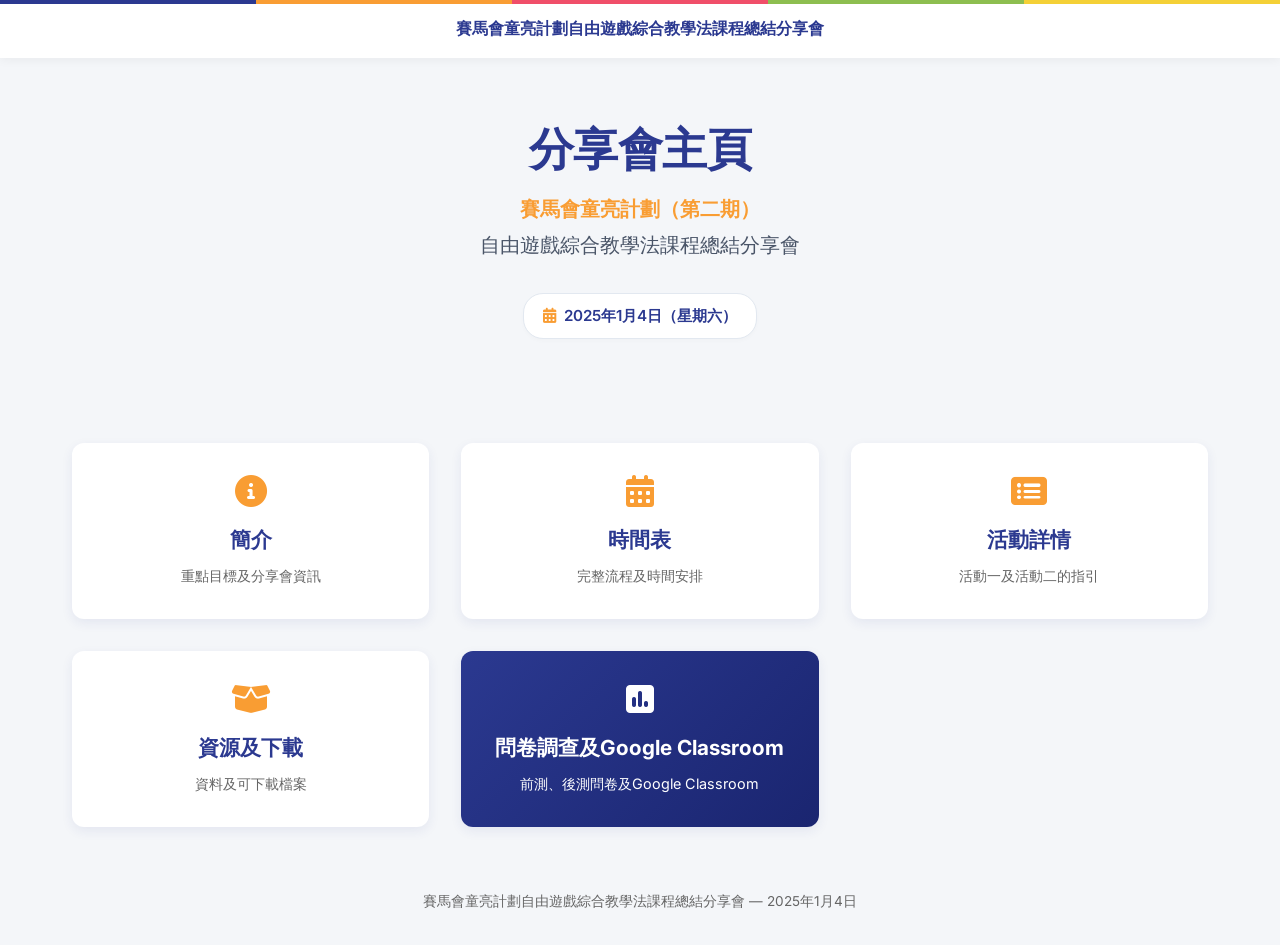
==== index.html @ a5bb8ec1 "feat: localise all UI text to Traditional Chinese (Hong Kong)" ====
<!DOCTYPE html>
<html lang="zh-Hant-HK">
<head>
    <meta charset="UTF-8">
    <meta name="viewport" content="width=device-width, initial-scale=1.0">
    <title>自由遊戲綜合教學法課程總結分享會 — 參加者</title>
    <link rel="stylesheet" href="styles/styles.css">
    <link href="https://fonts.googleapis.com/css2?family=Inter:wght@300;400;500;600&display=swap" rel="stylesheet">
    <link href="https://cdnjs.cloudflare.com/ajax/libs/font-awesome/6.0.0/css/all.min.css" rel="stylesheet">
    <style>
        .site-title {
            font-weight: 600;
            color: #2b3990;
            font-size: 1rem;
        }
        footer {
            text-align: center;
            padding: 2rem 1rem;
            color: #666;
            font-size: 0.85rem;
        }
    </style>
</head>
<body>
    <header>
        <nav>
            <div class="nav-wrapper">
                <span class="site-title">賽馬會童亮計劃自由遊戲綜合教學法課程總結分享會</span>
            </div>
        </nav>
    </header>

    <main>
        <div class="hero">
            <h1>分享會主頁</h1>
            <p class="subtitle">賽馬會童亮計劃（第二期）</p>
            <p class="subtitle">自由遊戲綜合教學法課程總結分享會</p>
            <div class="date-info">
                <i class="fas fa-calendar-alt"></i>
                2025年1月4日（星期六）
            </div>
        </div>

        <div class="dashboard-grid">
            <div class="card" data-section="overview">
                <i class="fas fa-info-circle"></i>
                <h2>簡介</h2>
                <p>重點目標及分享會資訊</p>
            </div>
            <div class="card" data-section="schedule">
                <i class="fas fa-calendar-alt"></i>
                <h2>時間表</h2>
                <p>完整流程及時間安排</p>
            </div>
            <div class="card" data-section="activity-details">
                <i class="fas fa-list-alt"></i>
                <h2>活動詳情</h2>
                <p>活動一及活動二的指引</p>
            </div>
            <div class="card" data-section="resources">
                <i class="fas fa-box-open"></i>
                <h2>資源及下載</h2>
                <p>資料及可下載檔案</p>
            </div>
            <div class="card surveys-card" data-section="surveys">
                <i class="fas fa-poll"></i>
                <h2>問卷調查及Google Classroom</h2>
                <p>前測、後測問卷及Google Classroom</p>
            </div>
        </div>
    </main>

    <footer>
        <p>賽馬會童亮計劃自由遊戲綜合教學法課程總結分享會 — 2025年1月4日</p>
    </footer>

    <script>
        document.querySelectorAll('.card').forEach(card => {
            card.addEventListener('click', function() {
                const routes = {
                    'overview': 'pages/overview.html',
                    'schedule': 'pages/schedule.html',
                    'activity-details': 'pages/activity_details.html',
                    'resources': 'pages/resources.html',
                    'surveys': 'pages/surveys.html'
                };
                const dest = routes[this.dataset.section];
                if (dest) window.location.href = dest;
            });
        });
    </script>
</body>
</html>
---- styles/styles.css ----
:root {
    --brand-navy: #2b3990;
    --brand-orange: #f99d33;
    --brand-pink: #f04e69;
    --brand-green: #8dbe50;
    --brand-yellow: #f4d036;

    --primary-color: var(--brand-navy);
    --secondary-color: var(--brand-orange);
    --background-color: #f4f6f9;
    --card-hover-color: #fffcf5;
    --text-color: #2c3e50;
    --card-shadow: 0 4px 12px rgba(43, 57, 144, 0.08);
}

* {
    margin: 0;
    padding: 0;
    box-sizing: border-box;
}

body {
    font-family: 'Inter', sans-serif;
    background-color: var(--background-color);
    color: var(--text-color);
    line-height: 1.6;
}

header {
    background-color: white;
    padding: 1rem;
    box-shadow: 0 2px 10px rgba(0, 0, 0, 0.05);
    position: sticky;
    top: 0;
    z-index: 100;
}

header::before {
    content: '';
    position: absolute;
    top: 0;
    left: 0;
    right: 0;
    height: 4px;
    background: linear-gradient(90deg,
        var(--brand-navy) 0%, var(--brand-navy) 20%,
        var(--brand-orange) 20%, var(--brand-orange) 40%,
        var(--brand-pink) 40%, var(--brand-pink) 60%,
        var(--brand-green) 60%, var(--brand-green) 80%,
        var(--brand-yellow) 80%, var(--brand-yellow) 100%
    );
}

nav {
    max-width: 1200px;
    margin: 0 auto;
    display: flex;
    justify-content: flex-end;
}

/* Sub-page nav layout */
.nav-wrapper {
    max-width: 1200px;
    margin: 0 auto;
    display: flex;
    align-items: center;
    justify-content: space-between;
    gap: 1rem;
}

.back-button {
    display: inline-flex;
    align-items: center;
    gap: 0.5rem;
    color: var(--brand-navy);
    text-decoration: none;
    font-weight: 600;
    font-size: 0.95rem;
    padding: 0.4rem 0.75rem;
    border-radius: 6px;
    transition: background 0.2s, color 0.2s;
    white-space: nowrap;
}

.back-button:hover {
    background: var(--background-color);
    color: var(--brand-orange);
}

.back-button i {
    font-size: 0.9em;
}

/* Sub-page content wrapper */
.content-wrapper {
    max-width: 1200px;
    margin: 0 auto;
    padding: 2rem;
}

/* Sub-page header / title block */
.page-header {
    text-align: center;
    padding: 2.5rem 1rem 1.5rem;
}

.page-header h1 {
    font-size: 2.2rem;
    font-weight: 800;
    color: var(--brand-navy);
    margin-bottom: 0.4rem;
    letter-spacing: -0.3px;
}

.page-header h1 i {
    color: var(--brand-orange);
    margin-right: 0.5rem;
}

.page-header .subtitle {
    font-size: 1.05rem;
    color: var(--brand-orange);
    font-weight: 600;
    margin-bottom: 0.2rem;
}

.page-header .subtitle:nth-of-type(2) {
    color: #4a5568;
    font-weight: 500;
}

.page-header .date-info {
    display: inline-flex;
    align-items: center;
    gap: 0.4rem;
    margin-top: 0.75rem;
    color: var(--brand-navy);
    font-weight: 600;
    font-size: 0.9rem;
    padding: 0.5rem 1rem;
    background: white;
    border: 1px solid #e2e8f0;
    border-radius: 20px;
    box-shadow: 0 2px 4px rgba(0,0,0,0.04);
}

.page-header .date-info i {
    color: var(--brand-orange);
}

.hero {
    text-align: center;
    padding: 3.5rem 1rem;
    position: relative;
    background: transparent;
    margin-bottom: 1rem;
}

.hero h1 {
    font-size: 2.8rem;
    font-weight: 800;
    color: var(--brand-navy);
    margin-bottom: 0.5rem;
    letter-spacing: -0.5px;
}

.hero .subtitle {
    font-size: 1.25rem;
    color: var(--brand-orange);
    font-weight: 600;
    margin-bottom: 0.25rem;
}

.hero .subtitle:nth-of-type(2) {
    color: #4a5568;
    font-weight: 500;
    margin-bottom: 1.5rem;
}

.hero .date-info {
    color: var(--brand-navy);
    font-weight: 600;
    font-size: 0.95rem;
    padding: 0.6rem 1.2rem;
    background: white;
    border: 1px solid #e2e8f0;
    border-radius: 20px;
    display: inline-flex;
    align-items: center;
    margin-top: 0.5rem;
    box-shadow: 0 2px 4px rgba(0,0,0,0.02);
}

.hero .date-info i {
    margin-right: 0.5rem;
    color: var(--brand-orange);
}

.dashboard-grid {
    max-width: 1200px;
    margin: 0 auto;
    padding: 2rem;
    display: grid;
    grid-template-columns: repeat(auto-fit, minmax(280px, 1fr));
    gap: 2rem;
}

.card {
    background: white;
    padding: 2rem;
    border-radius: 12px;
    box-shadow: var(--card-shadow);
    cursor: pointer;
    transition: transform 0.2s, box-shadow 0.2s, background-color 0.2s;
    text-align: center;
}

.card:hover {
    transform: translateY(-5px);
    box-shadow: 0 8px 24px rgba(43, 57, 144, 0.15);
    background-color: var(--card-hover-color);
}

.card i {
    font-size: 2rem;
    color: var(--brand-orange);
    margin-bottom: 1rem;
}

.card h2 {
    margin-bottom: 0.5rem;
    color: var(--brand-navy);
    font-size: 1.3rem;
}

.card p {
    color: #666;
    font-size: 0.9rem;
}

@media (max-width: 768px) {
    .dashboard-grid {
        grid-template-columns: 1fr;
        padding: 1rem;
    }

    .content-wrapper {
        padding: 1rem;
    }
}

/* Button styles */
.btn {
    padding: 8px 16px;
    border: none;
    border-radius: 4px;
    cursor: pointer;
    font-size: 14px;
    transition: all 0.2s;
}

.btn-primary {
    background: var(--brand-orange);
    color: white;
    font-weight: 700;
    border-radius: 8px;
    padding: 12px 24px;
    box-shadow: 0 4px 12px rgba(249, 157, 51, 0.3);
    font-size: 1.1rem;
    text-transform: uppercase;
    letter-spacing: 0.5px;
    border: 2px solid var(--brand-orange);
}

.btn-primary:hover {
    background: var(--brand-pink);
    box-shadow: 0 6px 12px rgba(240, 78, 105, 0.3);
    transform: translateY(-2px);
}

.btn-secondary {
    background: #e2e8f0;
    color: #2b3990;
}

.btn-secondary:hover {
    background: #cbd5e0;
}

/* Info card */
.info-card {
    background: white;
    border-radius: 12px;
    padding: 24px;
    box-shadow: 0 4px 6px rgba(0, 0, 0, 0.1);
    transition: transform 0.2s ease, box-shadow 0.2s ease;
}

.info-card h2 {
    color: #2b3990;
    font-size: 1.5rem;
    margin-bottom: 20px;
    padding-bottom: 12px;
    border-bottom: 2px solid #e9ecef;
    display: flex;
    align-items: center;
    gap: 12px;
}

.info-card h2 i {
    color: #f99d33;
}

/* Details grid */
.details-grid {
    display: grid;
    grid-template-columns: repeat(auto-fit, minmax(280px, 1fr));
    gap: 1.5rem;
    margin-top: 1.5rem;
}

.detail-item {
    background: white;
    border-radius: 12px;
    padding: 1.5rem;
    box-shadow: var(--card-shadow);
}

/* Timeline styles */
.timeline-section {
    margin-bottom: 32px;
}

.timeline-section:last-child {
    margin-bottom: 0;
}

.timeline-item::before {
    content: '';
    position: absolute;
    left: 100px;
    top: 0;
    bottom: -2rem;
    width: 3px;
    background-color: var(--brand-orange);
    z-index: 1;
}

.event-details::before {
    content: '';
    position: absolute;
    left: -1.5rem;
    top: 1.5rem;
    width: 1.25rem;
    height: 1.25rem;
    background-color: var(--brand-pink);
    border: 3px solid white;
    border-radius: 50%;
    z-index: 2;
    box-shadow: 0 0 0 2px var(--brand-pink);
}

.timeline-item.break .event-details::before {
    background-color: var(--brand-yellow);
    box-shadow: 0 0 0 2px var(--brand-yellow);
}

.timeline-item.pre-event .event-details::before {
    background-color: var(--brand-green);
    box-shadow: 0 0 0 2px var(--brand-green);
}

.event-details h3 {
    color: var(--brand-navy);
    font-size: 1.4rem;
    margin-bottom: 0.5rem;
}

/* Guest site additions */
.surveys-card {
    background: linear-gradient(135deg, #2b3990 0%, #1a2570 100%);
}
.surveys-card i,
.surveys-card h2,
.surveys-card p {
    color: white;
}
.surveys-card:hover {
    background: linear-gradient(135deg, #1a2570 0%, #0f1a5e 100%);
    background-color: transparent;
}
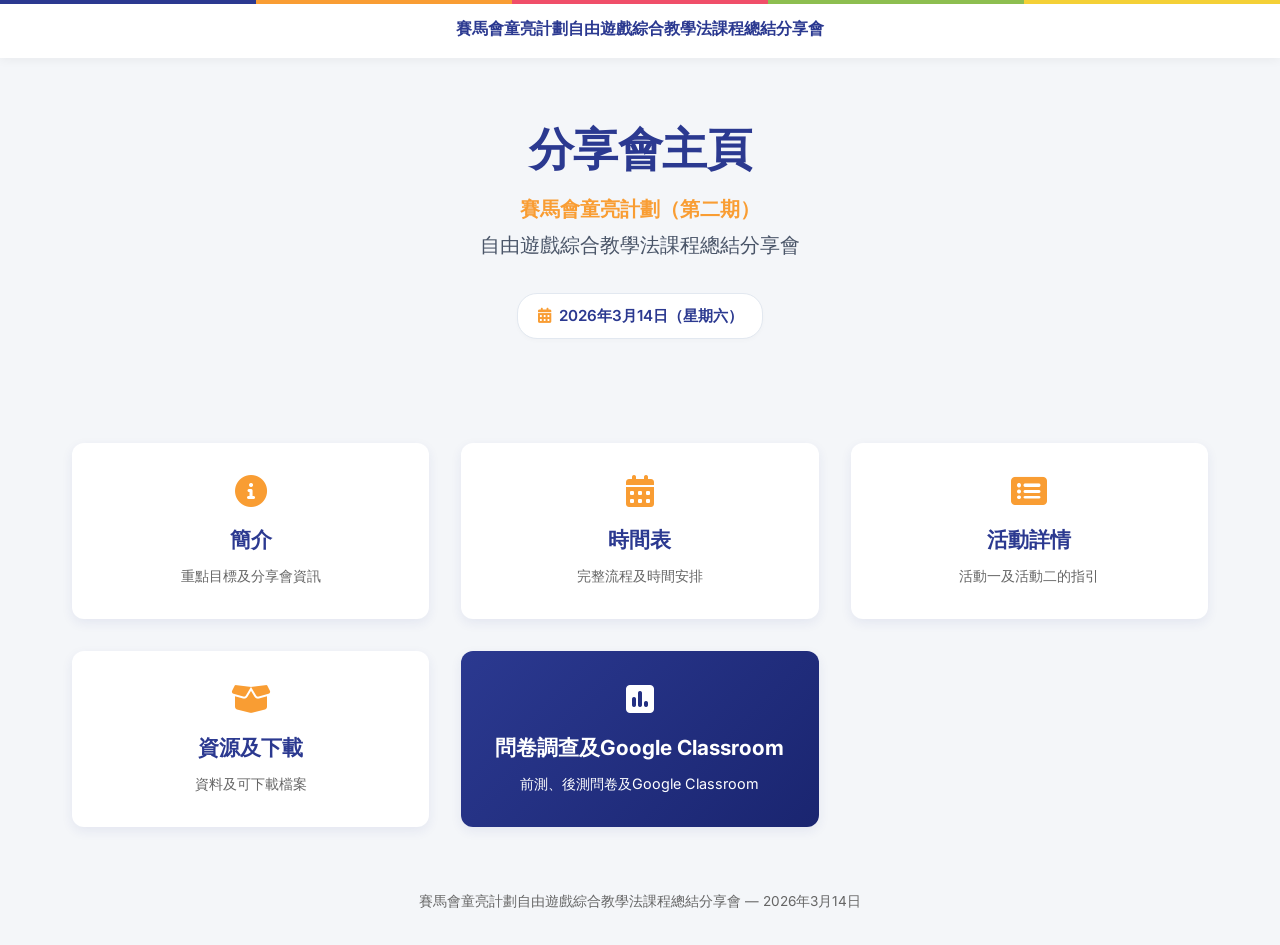
==== commit df21903b: "fix: update event date to 2026年3月14日（星期六）" ====
--- a/index.html
+++ b/index.html
@@ -37,7 +37,7 @@
             <p class="subtitle">自由遊戲綜合教學法課程總結分享會</p>
             <div class="date-info">
                 <i class="fas fa-calendar-alt"></i>
-                2025年1月4日（星期六）
+                2026年3月14日（星期六）
             </div>
         </div>
 
@@ -71,7 +71,7 @@
     </main>
 
     <footer>
-        <p>賽馬會童亮計劃自由遊戲綜合教學法課程總結分享會 — 2025年1月4日</p>
+        <p>賽馬會童亮計劃自由遊戲綜合教學法課程總結分享會 — 2026年3月14日</p>
     </footer>
 
     <script>
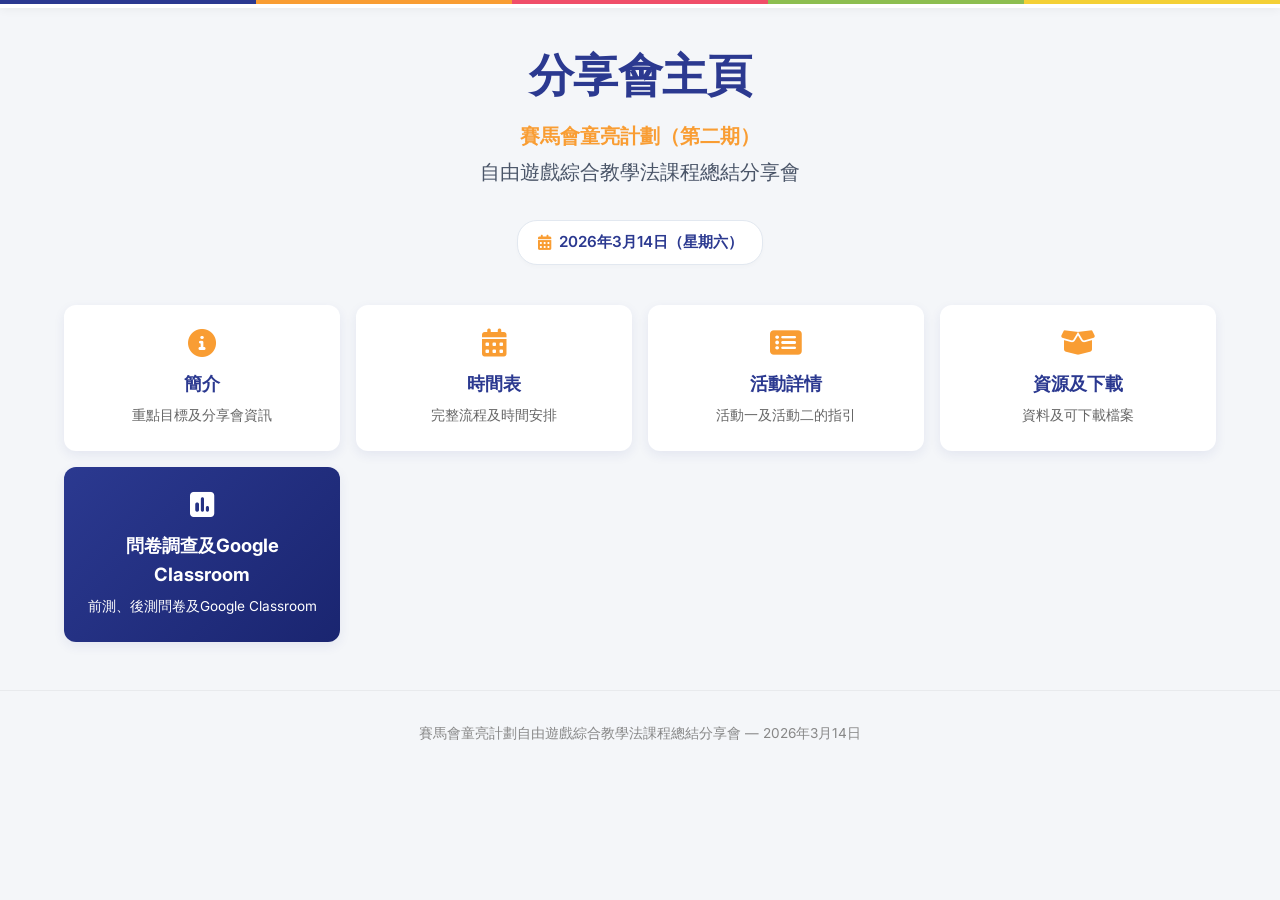
==== commit 073f4579: "feat: unify grid/card style across all pages and fix footer - Remove duplicate surveys section from " ====
--- a/index.html
+++ b/index.html
@@ -13,20 +13,12 @@
             color: #2b3990;
             font-size: 1rem;
         }
-        footer {
-            text-align: center;
-            padding: 2rem 1rem;
-            color: #666;
-            font-size: 0.85rem;
-        }
-    </style>
+</style>
 </head>
 <body>
     <header>
         <nav>
-            <div class="nav-wrapper">
-                <span class="site-title">賽馬會童亮計劃自由遊戲綜合教學法課程總結分享會</span>
-            </div>
+            <div class="nav-wrapper"></div>
         </nav>
     </header>
 
@@ -68,6 +60,7 @@
                 <p>前測、後測問卷及Google Classroom</p>
             </div>
         </div>
+
     </main>
 
     <footer>
--- a/styles/styles.css
+++ b/styles/styles.css
@@ -28,7 +28,7 @@
 
 header {
     background-color: white;
-    padding: 1rem;
+    padding: 0.25rem 1rem;
     box-shadow: 0 2px 10px rgba(0, 0, 0, 0.05);
     position: sticky;
     top: 0;
@@ -150,10 +150,10 @@
 
 .hero {
     text-align: center;
-    padding: 3.5rem 1rem;
+    padding: 2rem 1rem 1rem;
     position: relative;
     background: transparent;
-    margin-bottom: 1rem;
+    margin-bottom: 0.5rem;
 }
 
 .hero h1 {
@@ -199,15 +199,15 @@
 .dashboard-grid {
     max-width: 1200px;
     margin: 0 auto;
-    padding: 2rem;
+    padding: 1rem 1.5rem;
     display: grid;
-    grid-template-columns: repeat(auto-fit, minmax(280px, 1fr));
-    gap: 2rem;
+    grid-template-columns: repeat(auto-fit, minmax(220px, 1fr));
+    gap: 1rem;
 }
 
 .card {
     background: white;
-    padding: 2rem;
+    padding: 1.5rem 1rem;
     border-radius: 12px;
     box-shadow: var(--card-shadow);
     cursor: pointer;
@@ -216,32 +216,68 @@
 }
 
 .card:hover {
-    transform: translateY(-5px);
+    transform: translateY(-4px);
     box-shadow: 0 8px 24px rgba(43, 57, 144, 0.15);
     background-color: var(--card-hover-color);
 }
 
 .card i {
-    font-size: 2rem;
-    color: var(--brand-orange);
-    margin-bottom: 1rem;
+    font-size: 1.75rem;
+    color: var(--brand-orange);
+    margin-bottom: 0.75rem;
 }
 
 .card h2 {
-    margin-bottom: 0.5rem;
-    color: var(--brand-navy);
-    font-size: 1.3rem;
+    margin-bottom: 0.4rem;
+    color: var(--brand-navy);
+    font-size: 1.15rem;
 }
 
 .card p {
     color: #666;
-    font-size: 0.9rem;
+    font-size: 0.85rem;
 }
 
 @media (max-width: 768px) {
+    .hero {
+        padding: 1.25rem 1rem 0.75rem;
+    }
+
+    .hero h1 {
+        font-size: 1.9rem;
+    }
+
+    .hero .subtitle {
+        font-size: 1rem;
+    }
+
     .dashboard-grid {
-        grid-template-columns: 1fr;
-        padding: 1rem;
+        grid-template-columns: repeat(2, 1fr);
+        padding: 0.75rem;
+        gap: 0.625rem;
+    }
+
+    .card {
+        padding: 1rem 0.75rem;
+    }
+
+    .card i {
+        font-size: 1.4rem;
+        margin-bottom: 0.5rem;
+    }
+
+    .card h2 {
+        font-size: 0.9rem;
+        margin-bottom: 0;
+    }
+
+    .card p {
+        display: none;
+    }
+
+    /* surveys card spans full width on mobile so it doesn't look squished */
+    .surveys-card {
+        grid-column: 1 / -1;
     }
 
     .content-wrapper {
@@ -376,6 +412,66 @@
     margin-bottom: 0.5rem;
 }
 
+/* ─── Footer ───────────────────────────────────────── */
+footer {
+    text-align: center;
+    padding: 2rem 1rem;
+    color: #888;
+    font-size: 0.85rem;
+    border-top: 1px solid #e8eaed;
+    margin-top: 2rem;
+}
+
+/* ─── Shared sub-page grid / card ──────────────────── */
+.page-grid {
+    display: grid;
+    grid-template-columns: repeat(auto-fit, minmax(300px, 1fr));
+    gap: 1.5rem;
+    max-width: 1200px;
+    margin: 0 auto;
+    padding: 1.5rem;
+}
+
+.page-card {
+    background: white;
+    border-radius: 12px;
+    padding: 1.5rem;
+    box-shadow: var(--card-shadow);
+    transition: transform 0.2s, box-shadow 0.2s;
+    display: flex;
+    flex-direction: column;
+    gap: 1rem;
+}
+
+.page-card:hover {
+    transform: translateY(-2px);
+    box-shadow: 0 8px 20px rgba(43, 57, 144, 0.12);
+}
+
+.page-card h2,
+.page-card h3 {
+    color: var(--brand-navy);
+    font-size: 1.2rem;
+    margin: 0;
+    padding-bottom: 0.75rem;
+    border-bottom: 2px solid #f1f3f4;
+    display: flex;
+    align-items: center;
+    gap: 0.6rem;
+}
+
+.page-card h2 i,
+.page-card h3 i {
+    color: var(--brand-orange);
+}
+
+@media (max-width: 768px) {
+    .page-grid {
+        grid-template-columns: 1fr;
+        padding: 1rem;
+    }
+}
+
 /* Guest site additions */
 .surveys-card {
     background: linear-gradient(135deg, #2b3990 0%, #1a2570 100%);
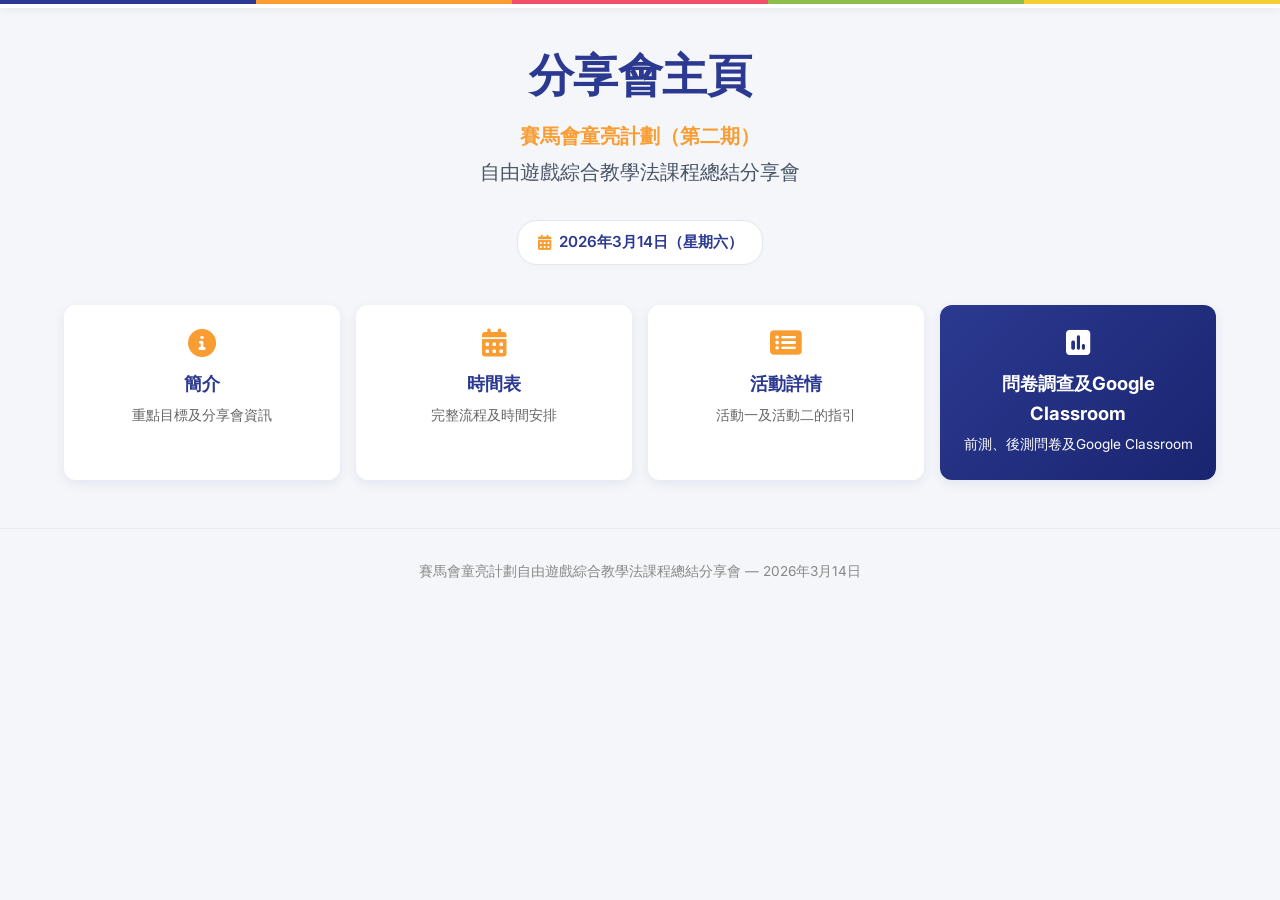
==== commit 6a54f06a: "feat: remove resources page and update navigation links" ====
--- a/index.html
+++ b/index.html
@@ -49,11 +49,6 @@
                 <h2>活動詳情</h2>
                 <p>活動一及活動二的指引</p>
             </div>
-            <div class="card" data-section="resources">
-                <i class="fas fa-box-open"></i>
-                <h2>資源及下載</h2>
-                <p>資料及可下載檔案</p>
-            </div>
             <div class="card surveys-card" data-section="surveys">
                 <i class="fas fa-poll"></i>
                 <h2>問卷調查及Google Classroom</h2>
@@ -74,7 +69,6 @@
                     'overview': 'pages/overview.html',
                     'schedule': 'pages/schedule.html',
                     'activity-details': 'pages/activity_details.html',
-                    'resources': 'pages/resources.html',
                     'surveys': 'pages/surveys.html'
                 };
                 const dest = routes[this.dataset.section];
